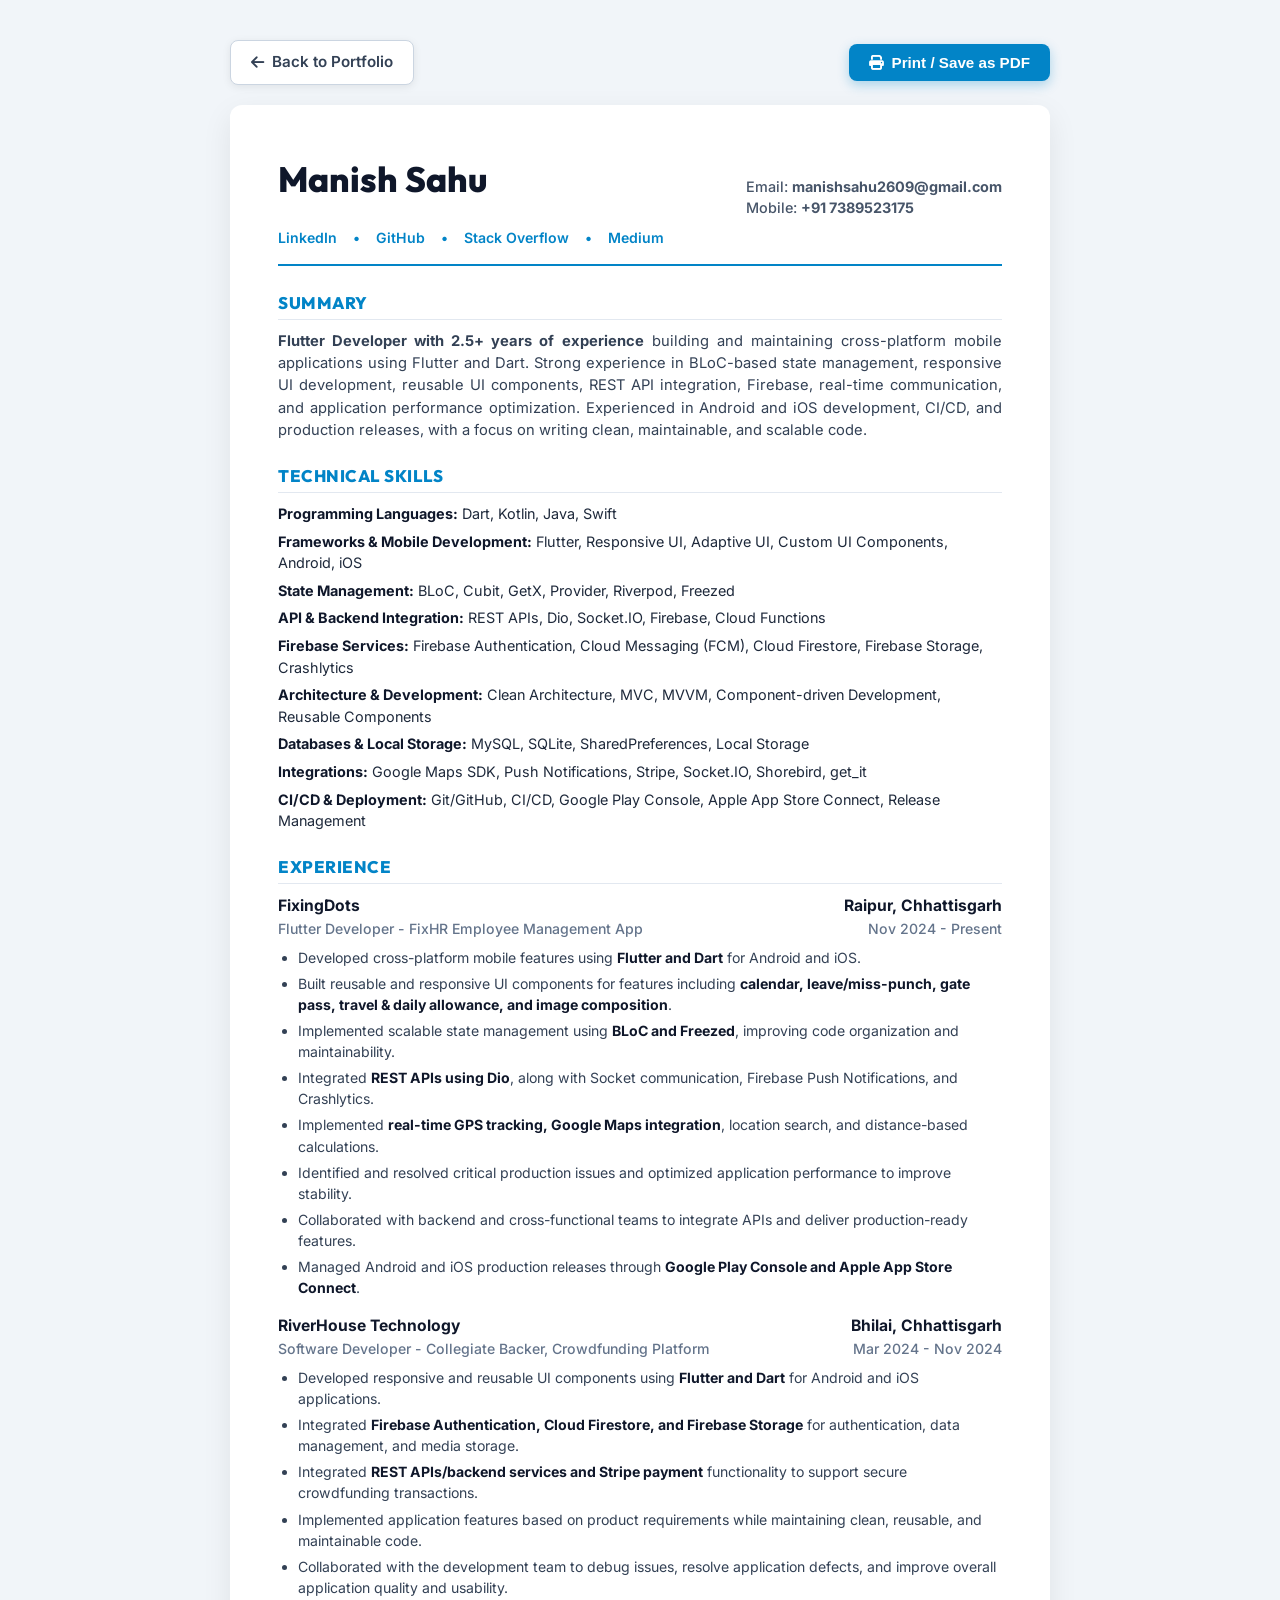
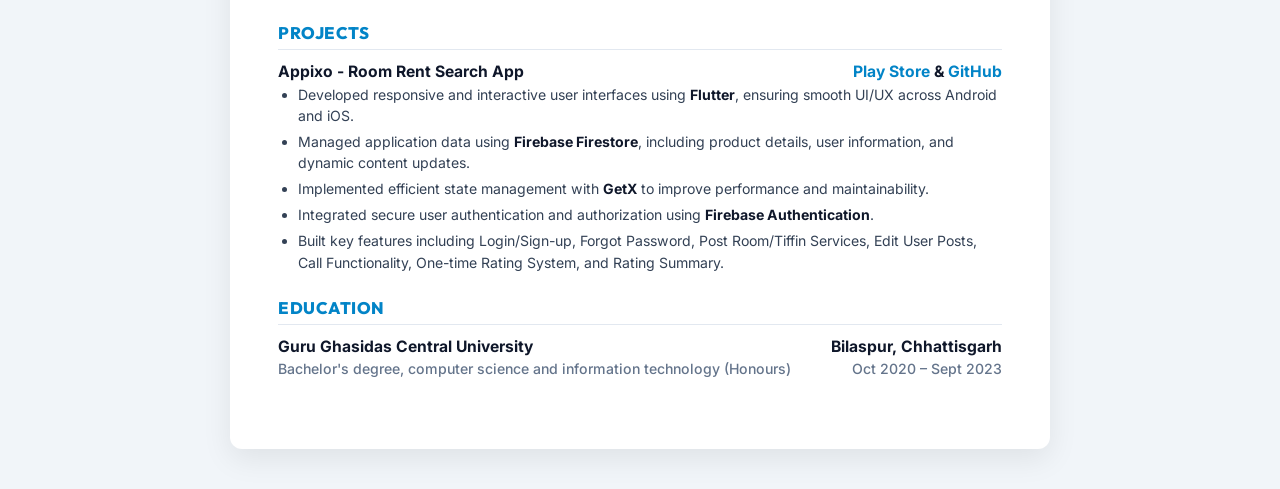
==== resume.html @ 6559a52f "Add files via upload" ====
<!DOCTYPE html>
<html lang="en">
<head>
  <meta charset="UTF-8">
  <meta name="viewport" content="width=device-width, initial-scale=1.0">
  <title>Manish Sahu - Resume | Flutter Developer</title>
  <link rel="preconnect" href="https://fonts.googleapis.com">
  <link rel="preconnect" href="https://fonts.gstatic.com" crossorigin>
  <link href="https://fonts.googleapis.com/css2?family=Inter:wght@400;500;600;700&family=Outfit:wght@600;700;800&display=swap" rel="stylesheet">
  <link rel="stylesheet" href="https://cdnjs.cloudflare.com/ajax/libs/font-awesome/6.5.1/css/all.min.css">
  
  <style>
    * {
      box-sizing: border-box;
      margin: 0;
      padding: 0;
    }
    body {
      font-family: 'Inter', sans-serif;
      color: #1e293b;
      background: #f1f5f9;
      line-height: 1.5;
      padding: 40px 20px;
    }
    .print-bar {
      max-width: 820px;
      margin: 0 auto 20px;
      display: flex;
      justify-content: space-between;
      align-items: center;
    }
    .btn {
      display: inline-flex;
      align-items: center;
      gap: 8px;
      padding: 10px 20px;
      background: #0284c7;
      color: #fff;
      text-decoration: none;
      border-radius: 8px;
      font-weight: 600;
      font-size: 0.95rem;
      border: none;
      cursor: pointer;
      box-shadow: 0 4px 12px rgba(2, 132, 199, 0.3);
    }
    .btn-secondary {
      background: #fff;
      color: #334155;
      box-shadow: 0 2px 8px rgba(0,0,0,0.08);
      border: 1px solid #cbd5e1;
    }
    .resume-container {
      max-width: 820px;
      margin: 0 auto;
      background: #ffffff;
      padding: 48px;
      border-radius: 12px;
      box-shadow: 0 10px 30px rgba(0, 0, 0, 0.08);
    }
    .resume-header {
      border-bottom: 2px solid #0284c7;
      padding-bottom: 16px;
      margin-bottom: 24px;
    }
    .header-top {
      display: flex;
      justify-content: space-between;
      align-items: baseline;
      flex-wrap: wrap;
    }
    h1 {
      font-family: 'Outfit', sans-serif;
      font-size: 2.2rem;
      color: #0f172a;
      font-weight: 800;
    }
    .contact-item {
      font-size: 0.9rem;
      color: #475569;
      font-weight: 500;
    }
    .links-bar {
      margin-top: 8px;
      display: flex;
      gap: 16px;
      font-size: 0.88rem;
      font-weight: 600;
      color: #0284c7;
    }
    .section-block {
      margin-bottom: 22px;
    }
    .section-title {
      font-family: 'Outfit', sans-serif;
      font-size: 1.05rem;
      font-weight: 800;
      color: #0284c7;
      text-transform: uppercase;
      letter-spacing: 0.5px;
      border-bottom: 1.5px solid #e2e8f0;
      padding-bottom: 4px;
      margin-bottom: 10px;
    }
    p {
      font-size: 0.92rem;
      color: #334155;
      text-align: justify;
    }
    .skills-list {
      list-style: none;
      display: flex;
      flex-direction: column;
      gap: 6px;
      font-size: 0.9rem;
    }
    .skills-list strong {
      color: #0f172a;
    }
    .job-entry {
      margin-bottom: 16px;
    }
    .job-title-row {
      display: flex;
      justify-content: space-between;
      font-weight: 700;
      font-size: 0.98rem;
      color: #0f172a;
    }
    .job-sub-row {
      display: flex;
      justify-content: space-between;
      color: #64748b;
      font-size: 0.88rem;
      font-weight: 500;
      margin-bottom: 8px;
    }
    ul.job-bullets {
      list-style: disc;
      padding-left: 20px;
      display: flex;
      flex-direction: column;
      gap: 5px;
      font-size: 0.88rem;
      color: #334155;
    }
    ul.job-bullets strong {
      color: #0f172a;
    }
    @media print {
      body {
        background: #fff;
        padding: 0;
      }
      .print-bar {
        display: none;
      }
      .resume-container {
        padding: 0;
        box-shadow: none;
        border-radius: 0;
      }
    }
  </style>
</head>
<body>
  <div class="print-bar">
    <a href="index.html" class="btn btn-secondary"><i class="fa-solid fa-arrow-left"></i> Back to Portfolio</a>
    <button onclick="window.print()" class="btn"><i class="fa-solid fa-print"></i> Print / Save as PDF</button>
  </div>

  <main class="resume-container">
    <header class="resume-header">
      <div class="header-top">
        <h1>Manish Sahu</h1>
        <div class="contact-item">
          <div>Email: <strong>manishsahu2609@gmail.com</strong></div>
          <div>Mobile: <strong>+91 7389523175</strong></div>
        </div>
      </div>
      <div class="links-bar">
        <a href="https://www.linkedin.com/in/manishs2261/" target="_blank" style="color: #0284c7; text-decoration: none;">LinkedIn</a> • 
        <a href="https://github.com/Manishs2261" target="_blank" style="color: #0284c7; text-decoration: none;">GitHub</a> • 
        <a href="https://stackoverflow.com/users/18064892/manish-sahu?tab=profile" target="_blank" style="color: #0284c7; text-decoration: none;">Stack Overflow</a> • 
        <a href="https://manish2261.medium.com/" target="_blank" style="color: #0284c7; text-decoration: none;">Medium</a>
      </div>
    </header>

    <section class="section-block">
      <h2 class="section-title">SUMMARY</h2>
      <p>
        <strong>Flutter Developer with 2.5+ years of experience</strong> building and maintaining cross-platform mobile applications using Flutter and Dart. Strong experience in BLoC-based state management, responsive UI development, reusable UI components, REST API integration, Firebase, real-time communication, and application performance optimization. Experienced in Android and iOS development, CI/CD, and production releases, with a focus on writing clean, maintainable, and scalable code.
      </p>
    </section>

    <section class="section-block">
      <h2 class="section-title">TECHNICAL SKILLS</h2>
      <ul class="skills-list">
        <li><strong>Programming Languages:</strong> Dart, Kotlin, Java, Swift</li>
        <li><strong>Frameworks &amp; Mobile Development:</strong> Flutter, Responsive UI, Adaptive UI, Custom UI Components, Android, iOS</li>
        <li><strong>State Management:</strong> BLoC, Cubit, GetX, Provider, Riverpod, Freezed</li>
        <li><strong>API &amp; Backend Integration:</strong> REST APIs, Dio, Socket.IO, Firebase, Cloud Functions</li>
        <li><strong>Firebase Services:</strong> Firebase Authentication, Cloud Messaging (FCM), Cloud Firestore, Firebase Storage, Crashlytics</li>
        <li><strong>Architecture &amp; Development:</strong> Clean Architecture, MVC, MVVM, Component-driven Development, Reusable Components</li>
        <li><strong>Databases &amp; Local Storage:</strong> MySQL, SQLite, SharedPreferences, Local Storage</li>
        <li><strong>Integrations:</strong> Google Maps SDK, Push Notifications, Stripe, Socket.IO, Shorebird, get_it</li>
        <li><strong>CI/CD &amp; Deployment:</strong> Git/GitHub, CI/CD, Google Play Console, Apple App Store Connect, Release Management</li>
      </ul>
    </section>

    <section class="section-block">
      <h2 class="section-title">EXPERIENCE</h2>

      <div class="job-entry">
        <div class="job-title-row">
          <span>FixingDots</span>
          <span>Raipur, Chhattisgarh</span>
        </div>
        <div class="job-sub-row">
          <span>Flutter Developer - FixHR Employee Management App</span>
          <span>Nov 2024 - Present</span>
        </div>
        <ul class="job-bullets">
          <li>Developed cross-platform mobile features using <strong>Flutter and Dart</strong> for Android and iOS.</li>
          <li>Built reusable and responsive UI components for features including <strong>calendar, leave/miss-punch, gate pass, travel &amp; daily allowance, and image composition</strong>.</li>
          <li>Implemented scalable state management using <strong>BLoC and Freezed</strong>, improving code organization and maintainability.</li>
          <li>Integrated <strong>REST APIs using Dio</strong>, along with Socket communication, Firebase Push Notifications, and Crashlytics.</li>
          <li>Implemented <strong>real-time GPS tracking, Google Maps integration</strong>, location search, and distance-based calculations.</li>
          <li>Identified and resolved critical production issues and optimized application performance to improve stability.</li>
          <li>Collaborated with backend and cross-functional teams to integrate APIs and deliver production-ready features.</li>
          <li>Managed Android and iOS production releases through <strong>Google Play Console and Apple App Store Connect</strong>.</li>
        </ul>
      </div>

      <div class="job-entry">
        <div class="job-title-row">
          <span>RiverHouse Technology</span>
          <span>Bhilai, Chhattisgarh</span>
        </div>
        <div class="job-sub-row">
          <span>Software Developer - Collegiate Backer, Crowdfunding Platform</span>
          <span>Mar 2024 - Nov 2024</span>
        </div>
        <ul class="job-bullets">
          <li>Developed responsive and reusable UI components using <strong>Flutter and Dart</strong> for Android and iOS applications.</li>
          <li>Integrated <strong>Firebase Authentication, Cloud Firestore, and Firebase Storage</strong> for authentication, data management, and media storage.</li>
          <li>Integrated <strong>REST APIs/backend services and Stripe payment</strong> functionality to support secure crowdfunding transactions.</li>
          <li>Implemented application features based on product requirements while maintaining clean, reusable, and maintainable code.</li>
          <li>Collaborated with the development team to debug issues, resolve application defects, and improve overall application quality and usability.</li>
        </ul>
      </div>
    </section>

    <section class="section-block">
      <h2 class="section-title">PROJECTS</h2>
      <div class="job-entry">
        <div class="job-title-row">
          <span>Appixo - Room Rent Search App</span>
          <span>
            <a href="https://play.google.com/store/apps/details?id=com.manishsahu.myappixo.app&pcampaignid=web_share" target="_blank" style="color: #0284c7; text-decoration: none;">Play Store</a> &amp; 
            <a href="https://github.com/Manishs2261" target="_blank" style="color: #0284c7; text-decoration: none;">GitHub</a>
          </span>
        </div>
        <ul class="job-bullets">
          <li>Developed responsive and interactive user interfaces using <strong>Flutter</strong>, ensuring smooth UI/UX across Android and iOS.</li>
          <li>Managed application data using <strong>Firebase Firestore</strong>, including product details, user information, and dynamic content updates.</li>
          <li>Implemented efficient state management with <strong>GetX</strong> to improve performance and maintainability.</li>
          <li>Integrated secure user authentication and authorization using <strong>Firebase Authentication</strong>.</li>
          <li>Built key features including Login/Sign-up, Forgot Password, Post Room/Tiffin Services, Edit User Posts, Call Functionality, One-time Rating System, and Rating Summary.</li>
        </ul>
      </div>
    </section>

    <section class="section-block">
      <h2 class="section-title">EDUCATION</h2>
      <div class="job-entry">
        <div class="job-title-row">
          <span>Guru Ghasidas Central University</span>
          <span>Bilaspur, Chhattisgarh</span>
        </div>
        <div class="job-sub-row">
          <span>Bachelor's degree, computer science and information technology (Honours)</span>
          <span>Oct 2020 – Sept 2023</span>
        </div>
      </div>
    </section>
  </main>
</body>
</html>
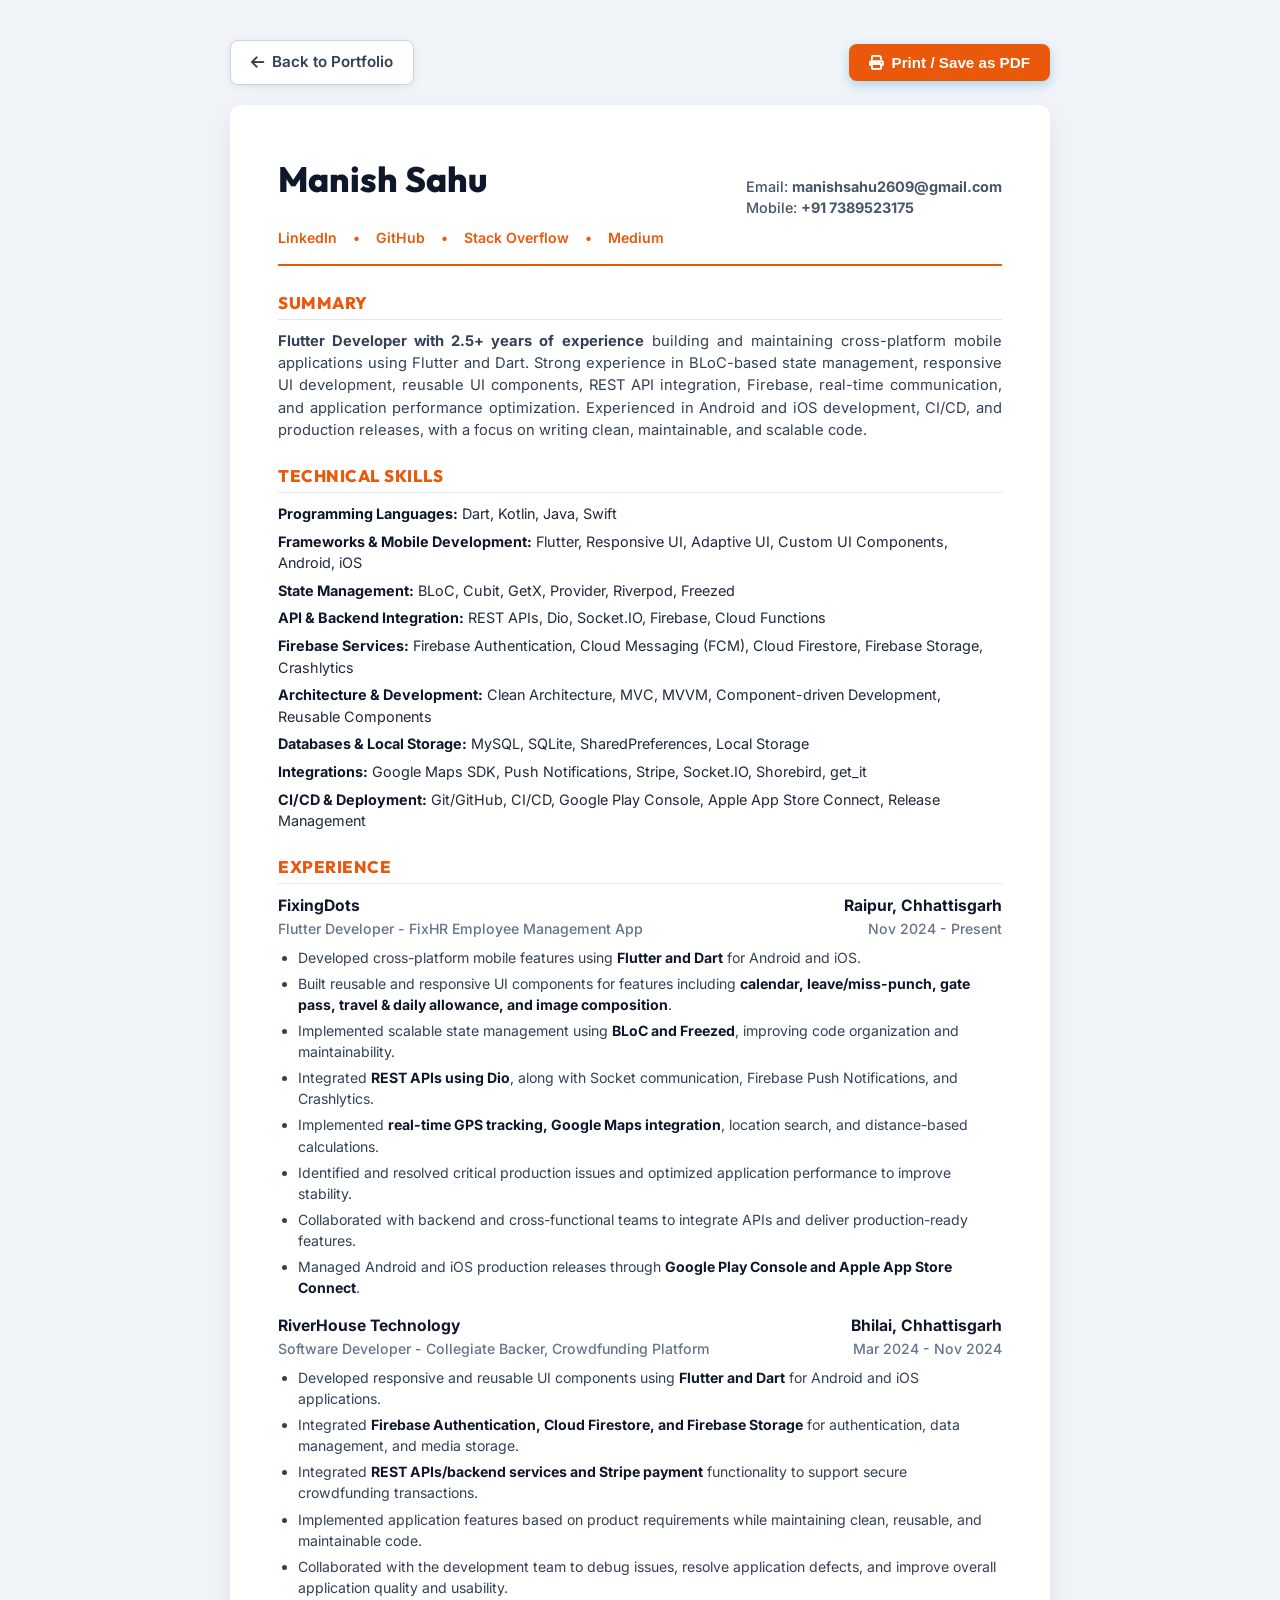
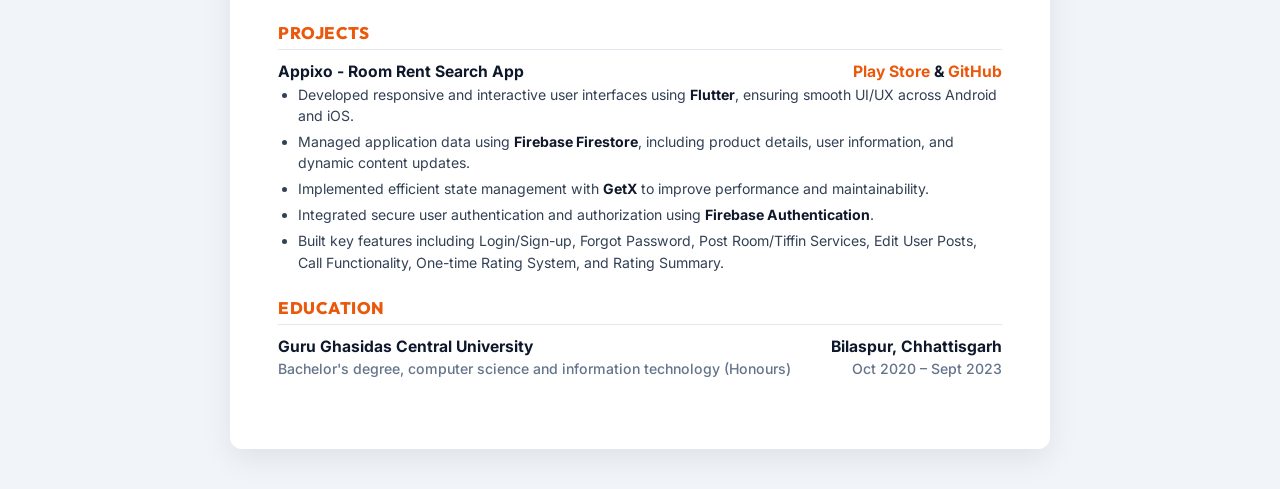
==== commit 1649f3ce: "Add files via upload" ====
--- a/resume.html
+++ b/resume.html
@@ -34,7 +34,7 @@
       align-items: center;
       gap: 8px;
       padding: 10px 20px;
-      background: #0284c7;
+      background: #ea580c;
       color: #fff;
       text-decoration: none;
       border-radius: 8px;
@@ -59,7 +59,7 @@
       box-shadow: 0 10px 30px rgba(0, 0, 0, 0.08);
     }
     .resume-header {
-      border-bottom: 2px solid #0284c7;
+      border-bottom: 2px solid #ea580c;
       padding-bottom: 16px;
       margin-bottom: 24px;
     }
@@ -86,7 +86,7 @@
       gap: 16px;
       font-size: 0.88rem;
       font-weight: 600;
-      color: #0284c7;
+      color: #ea580c;
     }
     .section-block {
       margin-bottom: 22px;
@@ -95,7 +95,7 @@
       font-family: 'Outfit', sans-serif;
       font-size: 1.05rem;
       font-weight: 800;
-      color: #0284c7;
+      color: #ea580c;
       text-transform: uppercase;
       letter-spacing: 0.5px;
       border-bottom: 1.5px solid #e2e8f0;
@@ -179,10 +179,10 @@
         </div>
       </div>
       <div class="links-bar">
-        <a href="https://www.linkedin.com/in/manishs2261/" target="_blank" style="color: #0284c7; text-decoration: none;">LinkedIn</a> • 
-        <a href="https://github.com/Manishs2261" target="_blank" style="color: #0284c7; text-decoration: none;">GitHub</a> • 
-        <a href="https://stackoverflow.com/users/18064892/manish-sahu?tab=profile" target="_blank" style="color: #0284c7; text-decoration: none;">Stack Overflow</a> • 
-        <a href="https://manish2261.medium.com/" target="_blank" style="color: #0284c7; text-decoration: none;">Medium</a>
+        <a href="https://www.linkedin.com/in/manishs2261/" target="_blank" style="color: #ea580c; text-decoration: none;">LinkedIn</a> • 
+        <a href="https://github.com/Manishs2261" target="_blank" style="color: #ea580c; text-decoration: none;">GitHub</a> • 
+        <a href="https://stackoverflow.com/users/18064892/manish-sahu?tab=profile" target="_blank" style="color: #ea580c; text-decoration: none;">Stack Overflow</a> • 
+        <a href="https://manish2261.medium.com/" target="_blank" style="color: #ea580c; text-decoration: none;">Medium</a>
       </div>
     </header>
 
@@ -257,8 +257,8 @@
         <div class="job-title-row">
           <span>Appixo - Room Rent Search App</span>
           <span>
-            <a href="https://play.google.com/store/apps/details?id=com.manishsahu.myappixo.app&pcampaignid=web_share" target="_blank" style="color: #0284c7; text-decoration: none;">Play Store</a> &amp; 
-            <a href="https://github.com/Manishs2261" target="_blank" style="color: #0284c7; text-decoration: none;">GitHub</a>
+            <a href="https://play.google.com/store/apps/details?id=com.manishsahu.myappixo.app&pcampaignid=web_share" target="_blank" style="color: #ea580c; text-decoration: none;">Play Store</a> &amp; 
+            <a href="https://github.com/Manishs2261" target="_blank" style="color: #ea580c; text-decoration: none;">GitHub</a>
           </span>
         </div>
         <ul class="job-bullets">
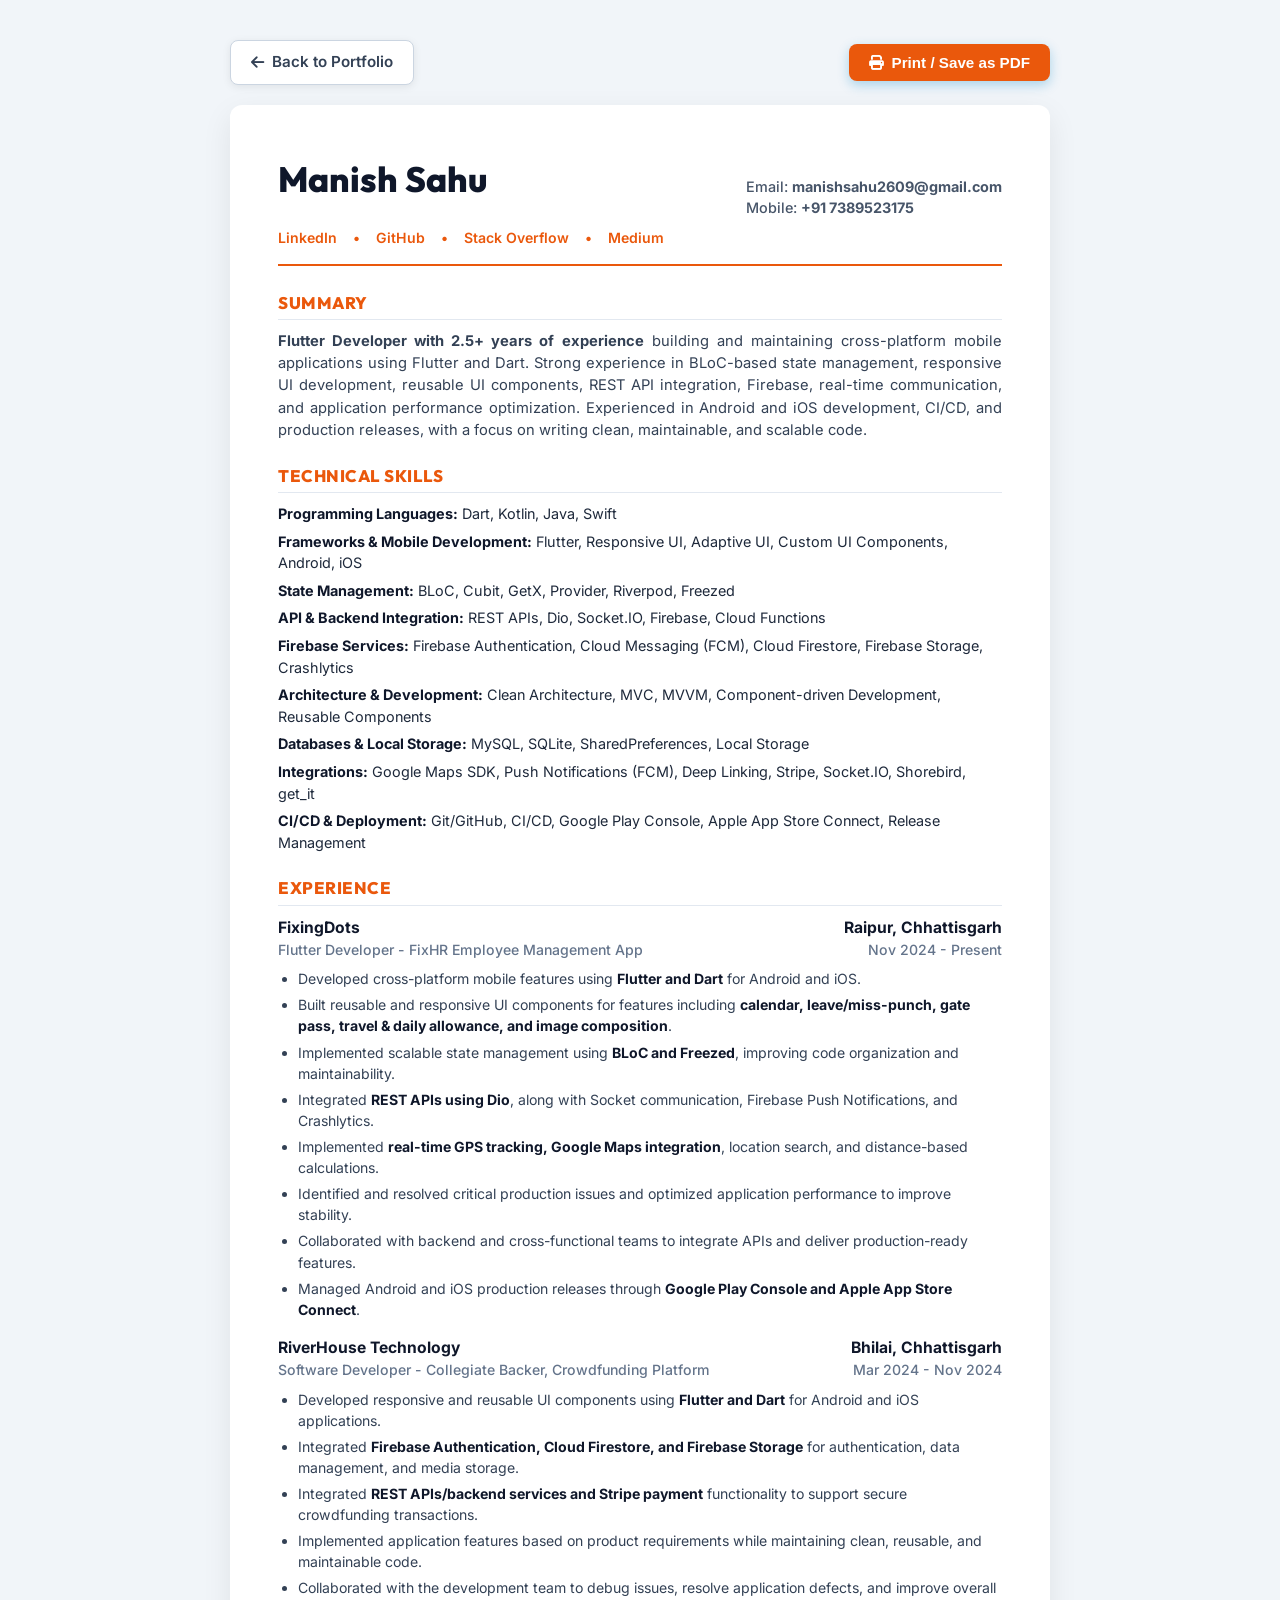
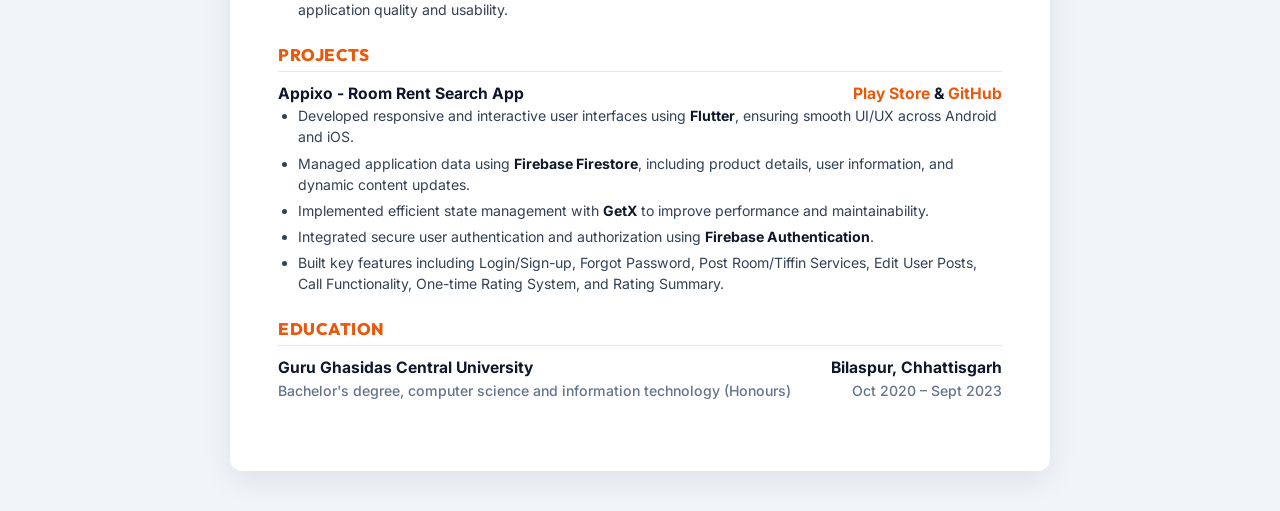
==== commit e7fa1049: "Add files via upload" ====
--- a/resume.html
+++ b/resume.html
@@ -203,7 +203,7 @@
         <li><strong>Firebase Services:</strong> Firebase Authentication, Cloud Messaging (FCM), Cloud Firestore, Firebase Storage, Crashlytics</li>
         <li><strong>Architecture &amp; Development:</strong> Clean Architecture, MVC, MVVM, Component-driven Development, Reusable Components</li>
         <li><strong>Databases &amp; Local Storage:</strong> MySQL, SQLite, SharedPreferences, Local Storage</li>
-        <li><strong>Integrations:</strong> Google Maps SDK, Push Notifications, Stripe, Socket.IO, Shorebird, get_it</li>
+        <li><strong>Integrations:</strong> Google Maps SDK, Push Notifications (FCM), Deep Linking, Stripe, Socket.IO, Shorebird, get_it</li>
         <li><strong>CI/CD &amp; Deployment:</strong> Git/GitHub, CI/CD, Google Play Console, Apple App Store Connect, Release Management</li>
       </ul>
     </section>
